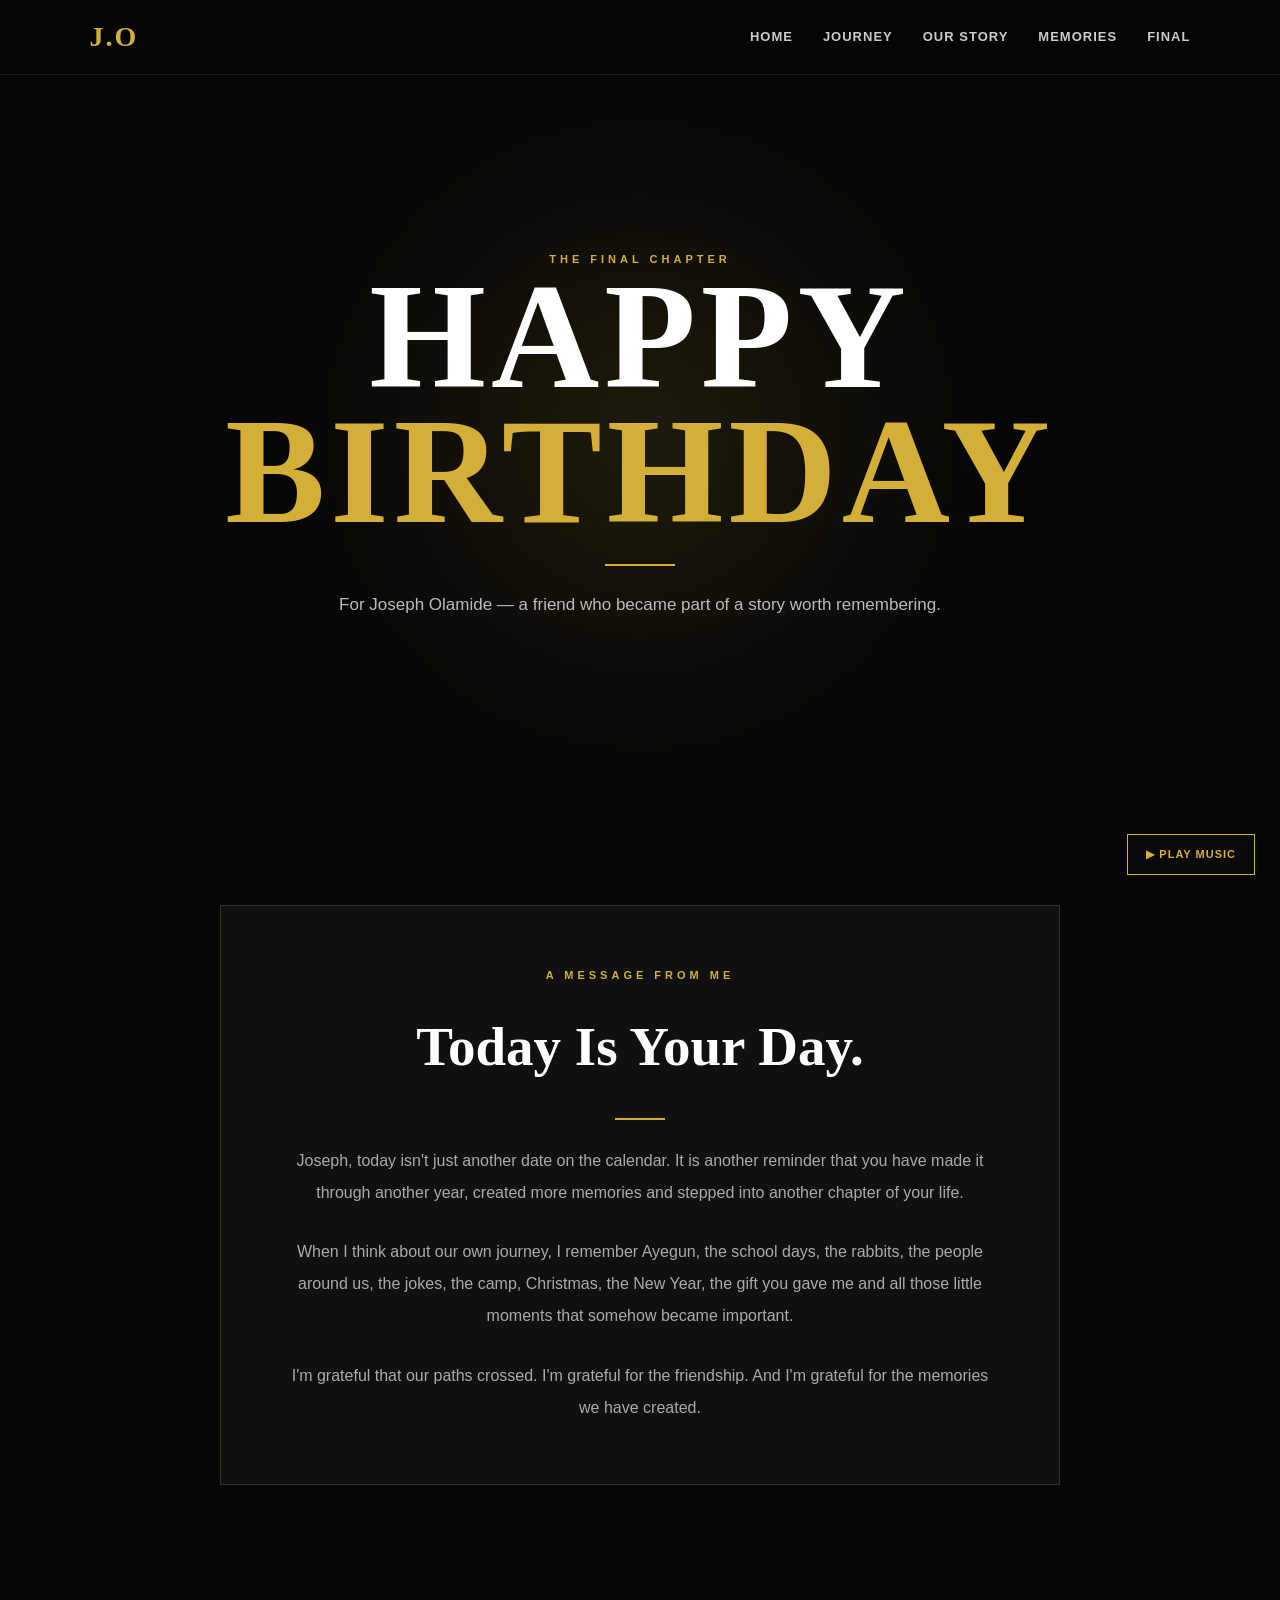
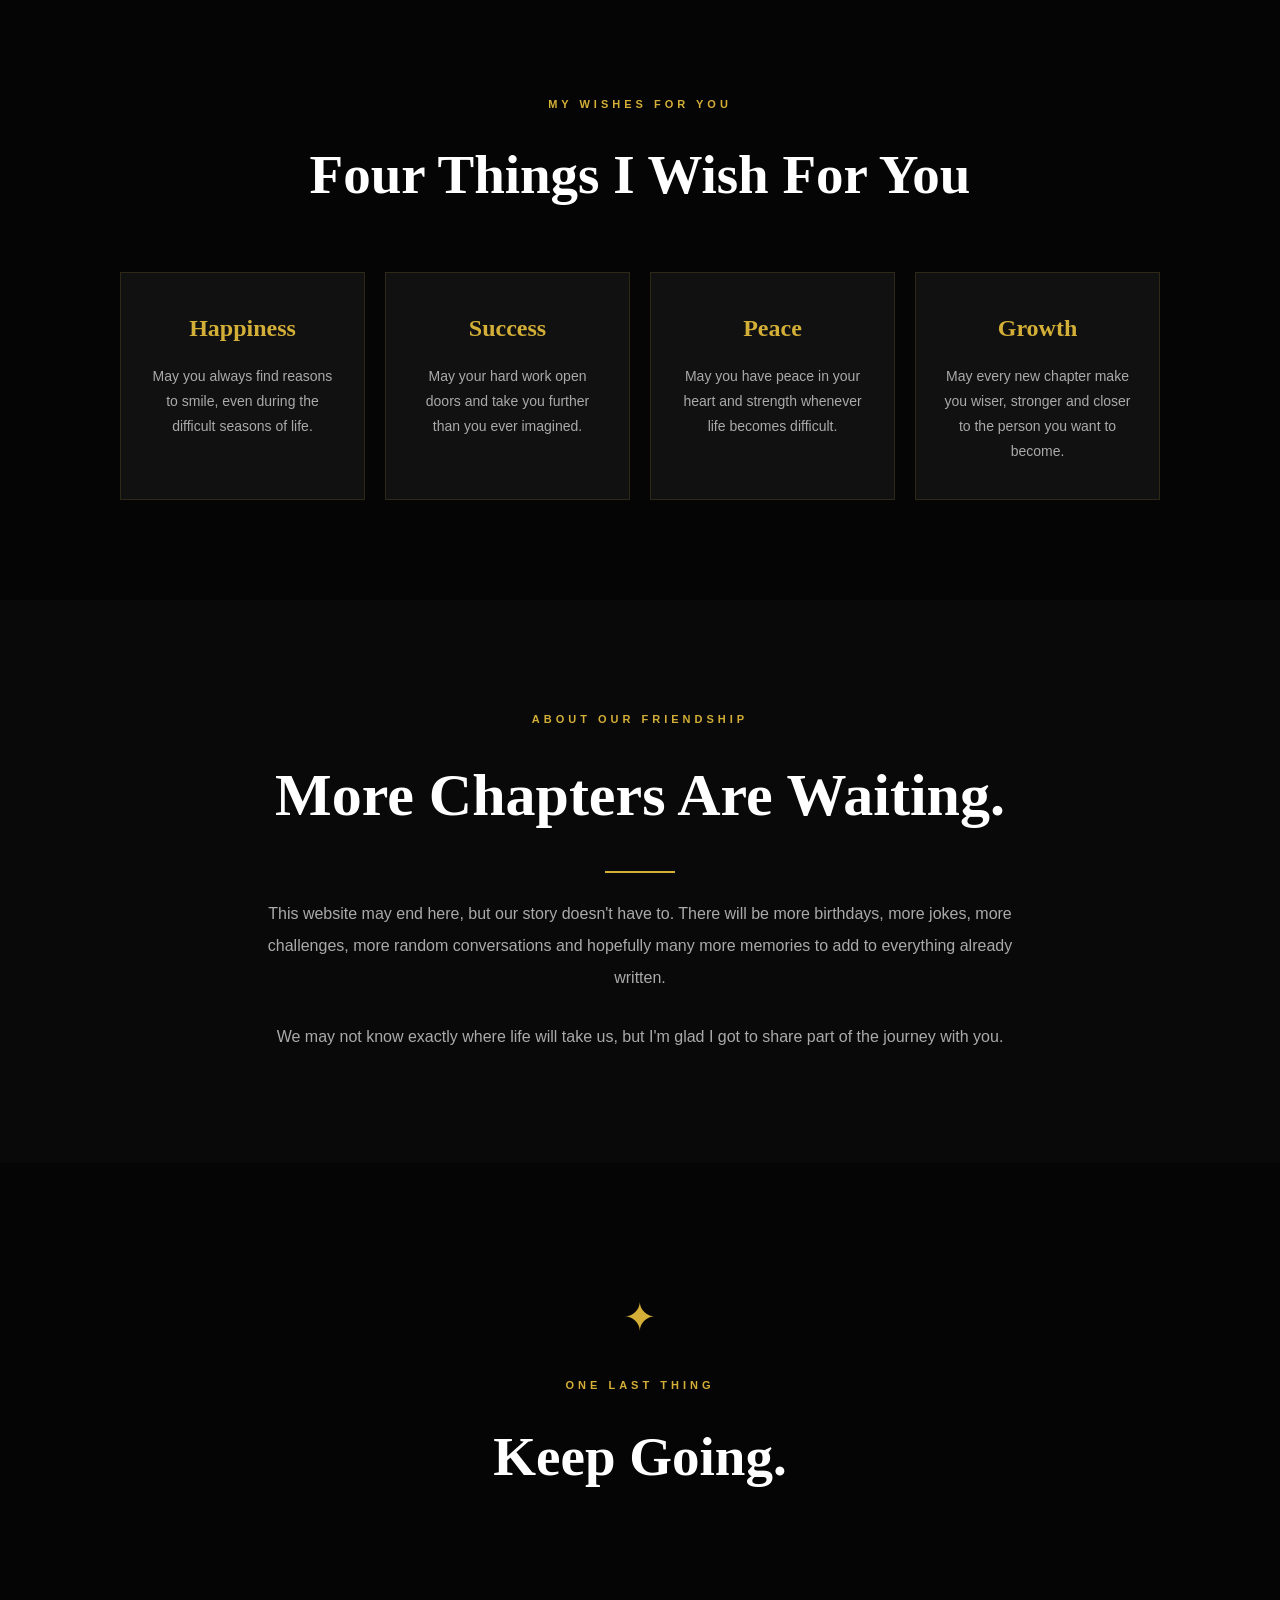
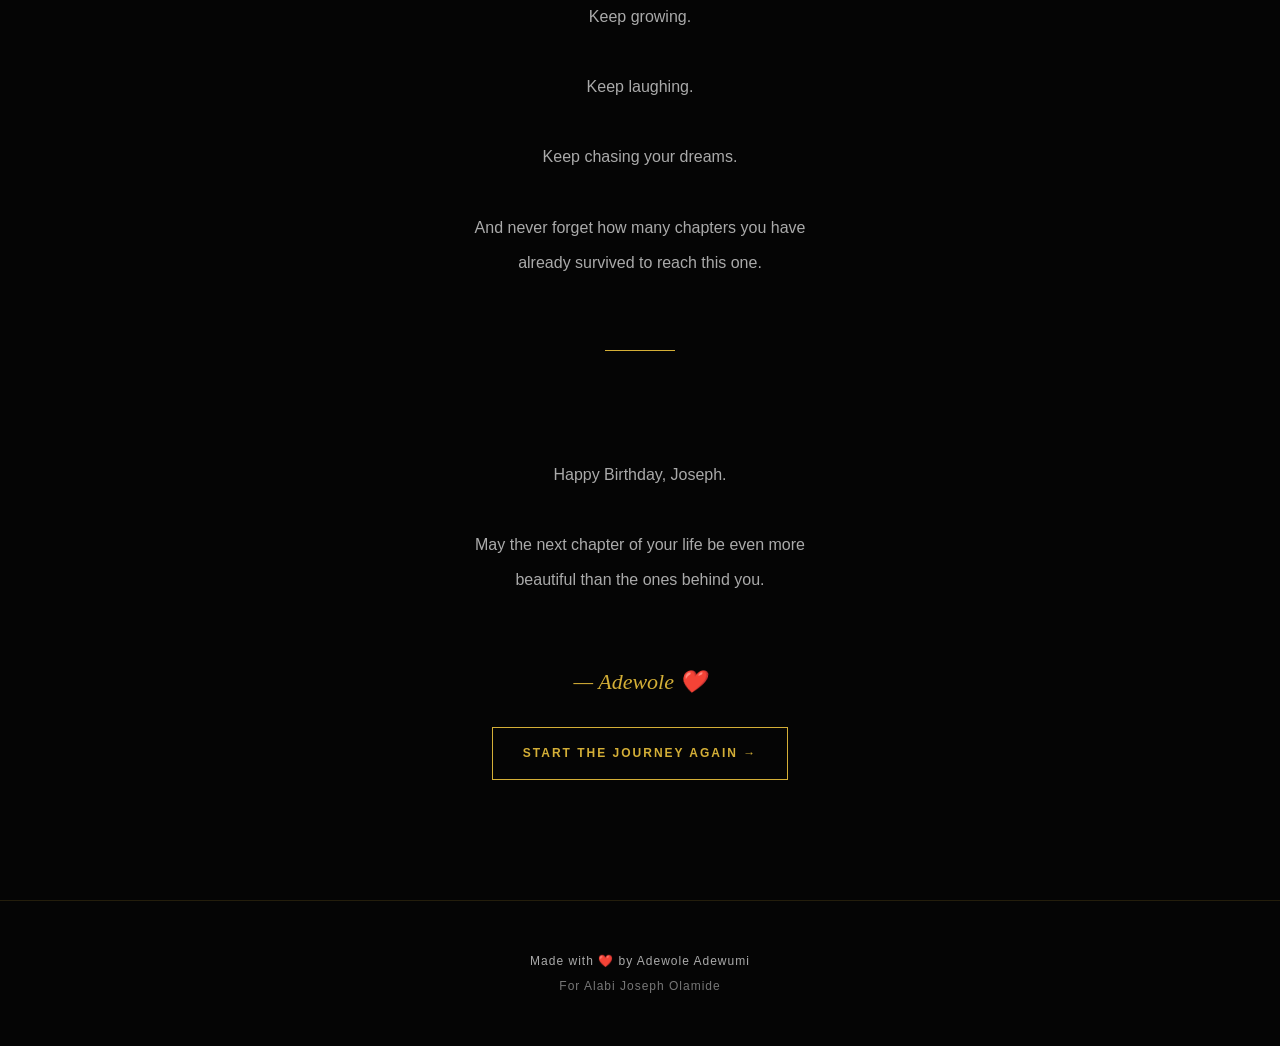
==== final.html @ ab3c99b4 "Add files via upload" ====
<!DOCTYPE html>
<html lang="en">
<head>
    <meta charset="UTF-8">
    <meta name="viewport" content="width=device-width, initial-scale=1.0">

    <title>Happy Birthday Joseph - Adewole</title>

    <link rel="stylesheet" href="style.css">
</head>

<body>

<header>
    <nav class="navbar">

        <a href="index.html" class="logo">
            J.O
        </a>

        <button
            class="menu-toggle"
            id="menuToggle"
            aria-label="Open navigation menu"
            aria-expanded="false"
        >
            <span></span>
            <span></span>
            <span></span>
        </button>

        <div class="nav-links" id="navLinks">

            <a href="index.html">Home</a>

            <a href="journey.html">Journey</a>

            <a href="story.html">Our Story</a>

            <a href="memories.html">Memories</a>

            <a href="final.html">Final</a>

        </div>

    </nav>
</header>


<!-- ============================================================
     FINAL HERO
     ============================================================ -->

<section class="final-hero">

    <div class="final-hero-content">

        <p class="final-label">
            THE FINAL CHAPTER
        </p>

        <h1>
            HAPPY<br>
            <span style="color:#d4af37;">BIRTHDAY</span>
        </h1>

        <div class="gold-line"></div>

        <p>
            For Joseph Olamide — a friend who became part
            of a story worth remembering.
        </p>

    </div>

</section>


<!-- ============================================================
     BIRTHDAY MESSAGE
     ============================================================ -->

<section class="birthday-message">

    <div class="birthday-card">

        <p class="section-label">
            A MESSAGE FROM ME
        </p>

        <h2>
            Today Is Your Day.
        </h2>

        <div class="message-line"></div>

        <p>
            Joseph, today isn't just another date on the
            calendar. It is another reminder that you have
            made it through another year, created more memories
            and stepped into another chapter of your life.
        </p>

        <br>

        <p>
            When I think about our own journey, I remember
            Ayegun, the school days, the rabbits, the people
            around us, the jokes, the camp, Christmas, the
            New Year, the gift you gave me and all those little
            moments that somehow became important.
        </p>

        <br>

        <p>
            I'm grateful that our paths crossed.
            I'm grateful for the friendship.
            And I'm grateful for the memories we have created.
        </p>

    </div>

</section>


<!-- ============================================================
     BIRTHDAY WISHES
     ============================================================ -->

<section class="wishes-section">

    <p class="section-label">
        MY WISHES FOR YOU
    </p>

    <h2 class="story-heading">
        Four Things I Wish For You
    </h2>


    <div class="wishes-grid">


        <div class="wish-card">

            <h3>
                Happiness
            </h3>

            <p>
                May you always find reasons to smile,
                even during the difficult seasons of life.
            </p>

        </div>


        <div class="wish-card">

            <h3>
                Success
            </h3>

            <p>
                May your hard work open doors and take you
                further than you ever imagined.
            </p>

        </div>


        <div class="wish-card">

            <h3>
                Peace
            </h3>

            <p>
                May you have peace in your heart and strength
                whenever life becomes difficult.
            </p>

        </div>


        <div class="wish-card">

            <h3>
                Growth
            </h3>

            <p>
                May every new chapter make you wiser,
                stronger and closer to the person you want to become.
            </p>

        </div>


    </div>

</section>


<!-- ============================================================
     FRIENDSHIP
     ============================================================ -->

<section class="friendship-section">

    <div class="friendship-content">

        <p class="section-label">
            ABOUT OUR FRIENDSHIP
        </p>

        <h2>
            More Chapters Are Waiting.
        </h2>

        <div class="gold-line"></div>

        <p>
            This website may end here, but our story doesn't
            have to. There will be more birthdays, more jokes,
            more challenges, more random conversations and
            hopefully many more memories to add to everything
            already written.
        </p>

        <br>

        <p>
            We may not know exactly where life will take us,
            but I'm glad I got to share part of the journey
            with you.
        </p>

    </div>

</section>


<!-- ============================================================
     FINAL CLOSING
     ============================================================ -->

<section class="final-closing">

    <div class="closing-symbol">
        ✦
    </div>

    <p class="section-label">
        ONE LAST THING
    </p>

    <h2 class="story-heading">
        Keep Going.
    </h2>

    <p class="story-text">

        Keep growing.

        Keep laughing.

        Keep chasing your dreams.

        And never forget how many chapters you have
        already survived to reach this one.

    </p>

    <div class="closing-line"></div>

    <p class="story-text">

        Happy Birthday, Joseph.

        May the next chapter of your life be even more
        beautiful than the ones behind you.

    </p>

    <p
        style="
        color:#d4af37;
        font-family:Georgia,serif;
        font-size:22px;
        font-style:italic;
        margin-top:30px;
        "
    >
        — Adewole ❤️

    </p>

    <br>

    <a href="index.html" class="gold-button">
        START THE JOURNEY AGAIN →
    </a>

</section>


<!-- ============================================================
     MUSIC
     ============================================================ -->

<audio id="birthdayMusic" loop>

    <source
        src="music/birthday.mp3"
        type="audio/mpeg">

</audio>


<button id="musicButton" class="music-button">

    ▶ PLAY MUSIC

</button>


<!-- ============================================================
     FOOTER
     ============================================================ -->

   <footer>

            <p>
                Made with ❤️ by Adewole Adewumi
            </p>

            <p>
                For Alabi Joseph Olamide
            </p>

        </footer>


<script src="script.js"></script>

</body>
</html>
---- style.css ----
/* ============================================================
   JOSEPH OLAMIDE BIRTHDAY WEBSITE
   COMPLETE MASTER STYLESHEET
   BLACK + GOLD PREMIUM DESIGN
   ============================================================ */


/* ============================================================
   GLOBAL RESET
   ============================================================ */

* {
    margin: 0;
    padding: 0;
    box-sizing: border-box;
}

html {
    scroll-behavior: smooth;
}

body {
    background: #050505;
    color: #ffffff;
    font-family: Arial, Helvetica, sans-serif;
    line-height: 1.7;
    overflow-x: hidden;
    animation: pageFadeIn 1s ease;
}

img {
    max-width: 100%;
}

a {
    color: inherit;
    text-decoration: none;
}

button,
input {
    font-family: inherit;
}

::selection {
    background: #d4af37;
    color: #000000;
}


/* ============================================================
   VARIABLES
   ============================================================ */

:root {
    --gold: #d4af37;
    --gold-light: #f0d77a;
    --black: #050505;
    --dark: #0b0b0b;
    --dark-2: #111111;
    --dark-3: #181818;
    --gray: #aaaaaa;
    --light-gray: #cccccc;
    --white: #ffffff;
}


/* ============================================================
   PAGE FADE
   ============================================================ */

@keyframes pageFadeIn {
    from {
        opacity: 0;
    }

    to {
        opacity: 1;
    }
}


/* ============================================================
   NAVIGATION
   ============================================================ */

header {
    position: relative;
    z-index: 1000;
}

.navbar {
    width: 100%;
    min-height: 75px;

    padding: 0 7%;

    display: flex;
    align-items: center;
    justify-content: space-between;

    background: rgba(5, 5, 5, 0.95);

    border-bottom: 1px solid rgba(212, 175, 55, 0.15);
}

.logo {
    color: var(--gold);

    font-family: Georgia, "Times New Roman", serif;

    font-size: 28px;
    font-weight: bold;

    letter-spacing: 2px;
}

.nav-links {
    display: flex;
    align-items: center;
    gap: 30px;
}

.nav-links a {
    position: relative;

    color: #cccccc;

    font-size: 13px;
    font-weight: bold;

    text-transform: uppercase;

    letter-spacing: 1px;

    transition: 0.3s ease;
}

.nav-links a::after {
    content: "";

    position: absolute;

    left: 0;
    bottom: -8px;

    width: 0;
    height: 1px;

    background: var(--gold);

    transition: 0.3s ease;
}

.nav-links a:hover {
    color: var(--gold);
}

.nav-links a:hover::after {
    width: 100%;
}


/* ============================================================
   GENERAL TEXT
   ============================================================ */

.section-label,
.small-title,
.chapter-label,
.memory-type,
.final-label,
.memory-label,
.story-label {
    color: var(--gold);

    font-size: 11px;
    font-weight: bold;

    letter-spacing: 4px;

    text-transform: uppercase;
}

.gold-line {
    width: 70px;
    height: 2px;

    margin: 25px auto;

    background: var(--gold);
}

.gold-button {
    display: inline-block;

    padding: 15px 30px;

    border: 1px solid var(--gold);

    color: var(--gold);

    font-size: 12px;
    font-weight: bold;

    letter-spacing: 2px;

    transition: 0.35s ease;
}

.gold-button:hover {
    background: var(--gold);
    color: #000000;

    transform: translateY(-3px);
}


/* ============================================================
   HOME HERO
   ============================================================ */

.hero {
    min-height: calc(100vh - 75px);

    display: flex;
    align-items: center;
    justify-content: center;

    padding: 80px 25px;

    text-align: center;

    background:
        radial-gradient(
            circle at center,
            rgba(212, 175, 55, 0.08),
            transparent 45%
        );
}

.hero-content {
    width: 100%;
    max-width: 900px;

    margin: auto;
}

.hero h1 {
    margin: 20px 0;

    font-family: Georgia, "Times New Roman", serif;

    font-size: clamp(50px, 9vw, 110px);

    line-height: 0.95;

    letter-spacing: 5px;
}

.hero h1 span {
    color: var(--gold);
}

.hero p {
    max-width: 650px;

    margin: 0 auto 35px;

    color: #bbbbbb;

    font-size: 17px;
}


/* ============================================================
   HOME MESSAGE
   ============================================================ */

.home-message {
    max-width: 900px;

    margin: 0 auto;

    padding: 100px 30px;

    text-align: center;
}

.home-message h2 {
    margin: 15px 0 25px;

    font-family: Georgia, "Times New Roman", serif;

    font-size: clamp(32px, 5vw, 55px);
}

.home-message p {
    color: var(--gray);

    line-height: 2;

    font-size: 16px;
}


/* ============================================================
   SECRET CODE SECTION
   ============================================================ */

.private-entry {
    max-width: 700px;

    margin: 0 auto;

    padding: 80px 25px 110px;

    text-align: center;
}

.private-entry h2 {
    margin: 15px 0;

    font-family: Georgia, "Times New Roman", serif;

    font-size: 35px;
}

.private-entry p {
    color: var(--gray);

    margin-bottom: 30px;
}

.secret-form {
    display: flex;

    max-width: 450px;

    margin: 0 auto;

    gap: 10px;
}

.secret-form input {
    flex: 1;

    min-width: 0;

    padding: 15px;

    background: #111111;

    border: 1px solid #333333;

    outline: none;

    color: #ffffff;

    text-align: center;

    letter-spacing: 2px;

    transition: 0.3s ease;
}

.secret-form input:focus {
    border-color: var(--gold);
}

.secret-form button {
    padding: 15px 22px;

    background: var(--gold);

    border: 1px solid var(--gold);

    color: #000000;

    font-weight: bold;

    cursor: pointer;

    transition: 0.3s ease;
}

.secret-form button:hover {
    background: transparent;

    color: var(--gold);
}

#codeMessage {
    min-height: 25px;

    margin-top: 20px;

    font-size: 13px;

    letter-spacing: 1px;
}

.success {
    color: #66dd88;
}

.error {
    color: #ff6666;
}


/* ============================================================
   PAGE HEROES
   ============================================================ */

.page-hero,
.story-hero,
.memories-hero,
.private-hero,
.final-hero {
    min-height: 65vh;

    display: flex;

    align-items: center;
    justify-content: center;

    padding: 80px 25px;

    text-align: center;
}

.page-hero {
    background:
        radial-gradient(
            circle at center,
            rgba(212, 175, 55, 0.08),
            transparent 55%
        );
}

.story-hero {
    background:
        linear-gradient(
            rgba(0, 0, 0, 0.5),
            rgba(0, 0, 0, 0.95)
        ),
        radial-gradient(
            circle at center,
            rgba(212, 175, 55, 0.12),
            transparent 55%
        );
}

.memories-hero {
    background:
        radial-gradient(
            circle at center,
            rgba(212, 175, 55, 0.10),
            transparent 55%
        );
}

.private-hero {
    min-height: 70vh;

    background:
        radial-gradient(
            circle at center,
            rgba(212, 175, 55, 0.14),
            transparent 50%
        );
}

.final-hero {
    min-height: 80vh;

    background:
        radial-gradient(
            circle at center,
            rgba(212, 175, 55, 0.12),
            transparent 50%
        );
}

.hero-content,
.story-hero-content,
.memories-hero-content,
.private-content,
.final-hero-content {
    width: 100%;
    max-width: 900px;
}

.page-hero h1,
.story-hero h1,
.memories-hero h1,
.private-hero h1 {
    margin: 15px 0;

    font-family: Georgia, "Times New Roman", serif;

    font-size: clamp(50px, 9vw, 100px);

    line-height: 1;

    letter-spacing: 5px;
}

.page-hero p:last-child,
.story-hero p:last-child,
.memories-hero p:last-child {
    max-width: 650px;

    margin: 0 auto;

    color: #bbbbbb;

    font-size: 17px;
}

.private-lock {
    font-size: 55px;

    margin-bottom: 20px;
}

.private-hero h1 span {
    color: var(--gold);
}

.access-text {
    color: var(--gold);

    font-size: 12px;
    font-weight: bold;

    letter-spacing: 4px;
}


/* ============================================================
   JOURNEY INTRO
   ============================================================ */

.journey-intro {
    max-width: 850px;

    margin: auto;

    padding: 100px 30px;

    text-align: center;
}

.journey-intro h2 {
    margin: 15px 0 25px;

    font-family: Georgia, "Times New Roman", serif;

    font-size: clamp(32px, 5vw, 55px);
}

.journey-main-text {
    color: var(--gray);

    line-height: 2;

    font-size: 16px;
}


/* ============================================================
   JOURNEY CHAPTERS
   ============================================================ */

.chapters {
    width: 100%;
    max-width: 1000px;

    margin: auto;

    padding: 30px 30px 100px;
}

.chapter-card {
    display: flex;

    gap: 35px;

    padding: 45px;

    margin-bottom: 25px;

    background: var(--dark-2);

    border: 1px solid rgba(212, 175, 55, 0.15);

    transition: 0.4s ease;
}

.chapter-card:hover {
    border-color: rgba(212, 175, 55, 0.6);

    transform: translateX(5px);
}

.chapter-number {
    min-width: 70px;

    color: var(--gold);

    font-family: Georgia, "Times New Roman", serif;

    font-size: 35px;

    font-weight: bold;
}

.chapter-content h3 {
    margin: 8px 0 15px;

    font-family: Georgia, "Times New Roman", serif;

    font-size: 30px;
}

.chapter-content p:last-child {
    color: var(--gray);

    line-height: 1.9;
}

.final-chapter {
    border-color: rgba(212, 175, 55, 0.4);
}


/* ============================================================
   JOURNEY NEXT
   ============================================================ */

.journey-next,
.memories-next {
    padding: 110px 25px;

    text-align: center;

    background: #090909;
}

.journey-next h2,
.memories-next h2 {
    margin: 15px 0 25px;

    font-family: Georgia, "Times New Roman", serif;

    font-size: clamp(35px, 5vw, 55px);
}

.journey-next p:not(.section-label),
.memories-next p:not(.section-label) {
    max-width: 600px;

    margin: 0 auto 30px;

    color: var(--gray);
}


/* ============================================================
   STORY
   ============================================================ */

.story-section {
    max-width: 900px;

    margin: auto;

    padding: 100px 30px;

    text-align: center;
}

.story-heading {
    margin: 15px 0 30px;

    font-family: Georgia, "Times New Roman", serif;

    font-size: clamp(32px, 5vw, 55px);
}

.story-text {
    color: var(--gray);

    line-height: 2;

    margin-bottom: 25px;
}

.story-dark-section {
    max-width: none;

    background: #0a0a0a;
}

.story-dark-section .story-text {
    max-width: 850px;

    margin-left: auto;
    margin-right: auto;
}


/* ============================================================
   STORY HIGHLIGHTS
   ============================================================ */

.story-highlight {
    max-width: 1000px;

    margin: 70px auto;

    padding: 60px 50px;

    display: flex;

    gap: 40px;

    background: #111111;

    border-left: 3px solid var(--gold);
}

.highlight-number {
    color: var(--gold);

    font-family: Georgia, "Times New Roman", serif;

    font-size: 55px;

    font-weight: bold;
}

.highlight-content {
    flex: 1;
}

.highlight-content h2 {
    margin: 10px 0 20px;

    font-family: Georgia, "Times New Roman", serif;

    font-size: 40px;
}

.highlight-content p {
    color: var(--gray);

    line-height: 1.9;

    margin-bottom: 20px;
}


/* ============================================================
   PEOPLE
   ============================================================ */

.people-section {
    max-width: 1100px;

    margin: auto;

    padding: 100px 30px;

    text-align: center;
}

.people-section > .story-text {
    max-width: 750px;

    margin-left: auto;
    margin-right: auto;
}

.people-grid {
    display: grid;

    grid-template-columns: repeat(3, 1fr);

    gap: 20px;

    margin-top: 50px;
}

.person-card {
    padding: 30px 20px;

    background: #111111;

    border: 1px solid rgba(212, 175, 55, 0.15);

    transition: 0.3s ease;
}

.person-card:hover {
    border-color: var(--gold);

    transform: translateY(-5px);
}

.person-card h3 {
    margin-bottom: 10px;

    font-family: Georgia, "Times New Roman", serif;

    font-size: 20px;
}

.person-card p {
    color: var(--gray);

    font-size: 14px;
}


/* ============================================================
   GRADUATION
   ============================================================ */

.graduation-section {
    max-width: 900px;

    margin: auto;

    padding: 100px 30px;

    text-align: center;
}


/* ============================================================
   STORY ENDING
   ============================================================ */

.story-ending {
    max-width: 850px;

    margin: auto;

    padding: 110px 30px;

    text-align: center;
}

.story-ending h2 {
    margin: 15px 0 25px;

    font-family: Georgia, "Times New Roman", serif;

    font-size: clamp(35px, 6vw, 60px);
}

.story-ending p:not(.section-label) {
    color: var(--gray);

    line-height: 2;

    margin-bottom: 25px;
}


/* ============================================================
   MEMORIES INTRO
   ============================================================ */

.memories-intro {
    max-width: 850px;

    margin: auto;

    padding: 100px 30px;

    text-align: center;
}

.memories-intro h2 {
    margin: 15px 0 25px;

    font-family: Georgia, "Times New Roman", serif;

    font-size: clamp(32px, 5vw, 55px);
}

.memories-intro > p:last-child {
    color: var(--gray);

    line-height: 2;
}


/* ============================================================
   PHOTO MEMORIES GALLERY
   ============================================================ */

.photo-gallery {
    width: 100%;
    max-width: 1200px;

    margin: 0 auto;

    padding: 30px 30px 110px;

    text-align: center;
}

.gallery-heading {
    max-width: 750px;

    margin: 0 auto 60px;
}

.gallery-heading h2 {
    margin: 15px 0 20px;

    font-family: Georgia, "Times New Roman", serif;

    font-size: 42px;
}

.gallery-heading p:last-child {
    color: var(--gray);

    line-height: 1.8;
}


/* ============================================================
   PHOTO GRID
   ============================================================ */

.gallery-grid {
    display: grid;

    grid-template-columns: repeat(3, 1fr);

    gap: 25px;
}


/* ============================================================
   PHOTO CARD
   ============================================================ */

.photo-card {
    position: relative;

    overflow: hidden;

    height: 420px;

    display: flex;

    align-items: center;
    justify-content: center;

    background: #111111;

    border: 1px solid rgba(212, 175, 55, 0.2);

    transition: 0.4s ease;
}

.photo-card:hover {
    transform: translateY(-8px);

    border-color: var(--gold);

    box-shadow:
        0 20px 50px rgba(0, 0, 0, 0.6);
}


/* ============================================================
   CENTERED IMAGE
   ============================================================ */

.photo-card img {
    width: 100%;
    height: 100%;

    display: block;

    object-fit: contain;

    object-position: center center;

    transition: transform 0.6s ease;
}

.photo-card:hover img {
    transform: scale(1.04);
}


/* ============================================================
   PHOTO GRADIENT
   ============================================================ */

.photo-card::after {
    content: "";

    position: absolute;

    inset: 0;

    background:
        linear-gradient(
            to top,
            rgba(0, 0, 0, 0.95),
            rgba(0, 0, 0, 0.05) 65%
        );

    pointer-events: none;
}


/* ============================================================
   PHOTO CAPTION
   ============================================================ */

.photo-caption {
    position: absolute;

    left: 25px;
    right: 25px;
    bottom: 25px;

    z-index: 2;

    text-align: center;
}

.photo-caption span {
    color: var(--gold);

    font-size: 11px;

    letter-spacing: 3px;

    font-weight: bold;
}

.photo-caption h3 {
    margin: 8px 0;

    font-family: Georgia, "Times New Roman", serif;

    font-size: 25px;
}

.photo-caption p {
    margin: 0;

    color: #cccccc;

    font-size: 14px;

    line-height: 1.6;
}


/* ============================================================
   MEMORY TIMELINE
   ============================================================ */

.memory-timeline {
    width: 100%;
    max-width: 1000px;

    margin: auto;

    padding: 20px 30px 100px;
}

.memory-item {
    display: grid;

    grid-template-columns: 140px 1fr;

    gap: 35px;

    margin-bottom: 45px;
}

.memory-date {
    padding-top: 15px;

    color: var(--gold);

    font-size: 12px;
    font-weight: bold;

    letter-spacing: 2px;

    text-align: center;
}

.memory-date span {
    display: block;

    margin-bottom: 5px;

    font-family: Georgia, "Times New Roman", serif;

    font-size: 42px;

    letter-spacing: 0;
}

.memory-card {
    padding: 40px;

    background: #111111;

    border: 1px solid rgba(212, 175, 55, 0.15);

    transition: 0.3s ease;
}

.memory-card:hover {
    border-color: rgba(212, 175, 55, 0.55);
}

.memory-card h2 {
    margin: 10px 0 20px;

    font-family: Georgia, "Times New Roman", serif;

    font-size: 35px;
}

.memory-card p:not(.memory-type) {
    color: var(--gray);

    line-height: 1.9;

    margin-bottom: 20px;
}

.memory-tag {
    display: inline-block;

    padding: 7px 12px;

    border: 1px solid rgba(212, 175, 55, 0.4);

    color: var(--gold);

    font-size: 10px;

    letter-spacing: 2px;
}


/* ============================================================
   MEMORY QUOTE
   ============================================================ */

.memory-quote {
    max-width: 850px;

    margin: auto;

    padding: 100px 30px;

    text-align: center;
}

.quote-mark {
    color: var(--gold);

    font-family: Georgia, "Times New Roman", serif;

    font-size: 100px;

    line-height: 0.7;
}

.memory-quote p {
    margin: 30px 0;

    color: #dddddd;

    font-family: Georgia, "Times New Roman", serif;

    font-size: 25px;

    font-style: italic;

    line-height: 1.8;
}

.quote-line {
    width: 50px;
    height: 1px;

    margin: 25px auto;

    background: var(--gold);
}

.memory-quote span {
    color: var(--gold);

    font-size: 11px;

    letter-spacing: 3px;
}


/* ============================================================
   FINAL PAGE
   ============================================================ */

.final-hero-content h1 {
    font-family: Georgia, "Times New Roman", serif;

    font-size: clamp(65px, 12vw, 150px);

    line-height: 0.9;

    letter-spacing: 5px;
}

.final-hero-content h1 span {
    color: var(--gold);
}

.final-hero-content > p:last-child {
    max-width: 650px;

    margin: 0 auto;

    color: #bbbbbb;

    font-size: 17px;
}


/* ============================================================
   BIRTHDAY MESSAGE
   ============================================================ */

.birthday-message {
    max-width: 900px;

    margin: auto;

    padding: 110px 30px;
}

.birthday-card {
    padding: 60px;

    background: #101010;

    border: 1px solid rgba(212, 175, 55, 0.2);

    text-align: center;
}

.birthday-card h2 {
    margin: 15px 0 25px;

    font-family: Georgia, "Times New Roman", serif;

    font-size: clamp(35px, 5vw, 55px);
}

.birthday-card p:not(.section-label) {
    color: var(--gray);

    line-height: 2;
}

.message-line {
    width: 50px;
    height: 2px;

    margin: 25px auto;

    background: var(--gold);
}


/* ============================================================
   WISHES
   ============================================================ */

.wishes-section {
    max-width: 1100px;

    margin: auto;

    padding: 100px 30px;

    text-align: center;
}

.wishes-grid {
    display: grid;

    grid-template-columns: repeat(4, 1fr);

    gap: 20px;

    margin-top: 50px;
}

.wish-card {
    padding: 35px 25px;

    background: #111111;

    border: 1px solid rgba(212, 175, 55, 0.15);

    transition: 0.3s ease;
}

.wish-card:hover {
    transform: translateY(-7px);

    border-color: var(--gold);
}

.wish-card h3 {
    margin-bottom: 15px;

    color: var(--gold);

    font-family: Georgia, "Times New Roman", serif;

    font-size: 24px;
}

.wish-card p {
    color: var(--gray);

    font-size: 14px;

    line-height: 1.8;
}


/* ============================================================
   FRIENDSHIP SECTION
   ============================================================ */

.friendship-section {
    padding: 110px 30px;

    background: #090909;

    text-align: center;
}

.friendship-content {
    max-width: 800px;

    margin: auto;
}

.friendship-content h2 {
    margin: 15px 0 25px;

    font-family: Georgia, "Times New Roman", serif;

    font-size: clamp(35px, 5vw, 60px);
}

.friendship-content p:not(.section-label) {
    color: var(--gray);

    line-height: 2;
}


/* ============================================================
   FINAL CLOSING
   ============================================================ */

.final-closing {
    max-width: 850px;

    margin: auto;

    padding: 120px 30px;

    text-align: center;
}

.closing-symbol {
    margin-bottom: 25px;

    color: var(--gold);

    font-size: 40px;
}

.final-closing h2 {
    margin: 15px 0 25px;
}

.closing-line {
    width: 70px;
    height: 1px;

    margin: 35px auto;

    background: var(--gold);
}

.final-closing .story-text {
    white-space: pre-line;

    color: var(--gray);

    line-height: 2.2;
}


/* ============================================================
   PRIVATE / SECRET PAGE
   ============================================================ */

.private-message {
    max-width: 950px;

    margin: auto;

    padding: 100px 30px;
}

.private-card {
    padding: 65px;

    background: #101010;

    border: 1px solid rgba(212, 175, 55, 0.25);

    text-align: center;
}

.private-card h2 {
    margin: 15px 0 25px;

    font-family: Georgia, "Times New Roman", serif;

    font-size: clamp(35px, 5vw, 55px);
}

.private-card h2 span {
    color: var(--gold);
}

.private-divider {
    width: 50px;
    height: 1px;

    margin: 35px auto;

    background: var(--gold);
}

.private-card .message {
    max-width: 750px;

    margin: 0 auto 25px;

    color: var(--gray);

    line-height: 2;

    font-size: 16px;
}

.signature {
    color: var(--gold);

    font-family: Georgia, "Times New Roman", serif;

    font-size: 24px;

    font-style: italic;
}

.private-bottom {
    padding: 100px 30px;

    text-align: center;

    background: #090909;
}

.private-bottom h2 {
    margin: 15px 0 25px;

    font-family: Georgia, "Times New Roman", serif;

    font-size: clamp(35px, 5vw, 55px);
}

.private-bottom p:not(.section-label) {
    max-width: 650px;

    margin: 0 auto 30px;

    color: var(--gray);
}


/* ============================================================
   MUSIC BUTTON
   ============================================================ */

.music-button {
    position: fixed;

    right: 25px;
    bottom: 25px;

    z-index: 999;

    padding: 13px 18px;

    background: rgba(10, 10, 10, 0.95);

    border: 1px solid var(--gold);

    color: var(--gold);

    font-size: 11px;
    font-weight: bold;

    letter-spacing: 1px;

    cursor: pointer;

    transition: 0.3s ease;
}

.music-button:hover {
    background: var(--gold);

    color: #000000;

    transform: translateY(-3px);
}


/* ============================================================
   SCROLL REVEAL
   ============================================================ */

.scroll-hidden {
    opacity: 0;

    transform: translateY(35px);

    transition:
        opacity 0.8s ease,
        transform 0.8s ease;
}

.scroll-show {
    opacity: 1;

    transform: translateY(0);
}


/* ============================================================
   FOOTER
   ============================================================ */

footer {
    padding: 45px 20px;

    border-top: 1px solid rgba(212, 175, 55, 0.15);

    background: #050505;

    text-align: center;
}

footer p {
    margin: 5px 0;

    color: #777777;

    font-size: 12px;

    letter-spacing: 1px;
}

footer p:first-child {
    color: #aaaaaa;
}


/* ============================================================
   TABLET
   ============================================================ */

@media (max-width: 1000px) {

    .people-grid {
        grid-template-columns: repeat(2, 1fr);
    }

    .wishes-grid {
        grid-template-columns: repeat(2, 1fr);
    }

    .gallery-grid {
        grid-template-columns: repeat(2, 1fr);
    }

}


/* ============================================================
   MOBILE
   ============================================================ */

@media (max-width: 700px) {

    .navbar {
        min-height: auto;

        padding: 20px;

        flex-direction: column;

        gap: 20px;
    }

    .nav-links {
        width: 100%;

        justify-content: center;

        flex-wrap: wrap;

        gap: 15px 20px;
    }

    .nav-links a {
        font-size: 11px;
    }


    /* HERO */

    .hero,
    .page-hero,
    .story-hero,
    .memories-hero,
    .private-hero,
    .final-hero {
        min-height: 65vh;

        padding: 70px 20px;
    }

    .hero h1,
    .page-hero h1,
    .story-hero h1,
    .memories-hero h1,
    .private-hero h1 {
        font-size: 48px;

        letter-spacing: 2px;
    }

    .final-hero-content h1 {
        font-size: 65px;

        letter-spacing: 2px;
    }


    /* GENERAL */

    .home-message,
    .journey-intro,
    .story-section,
    .people-section,
    .graduation-section,
    .memories-intro,
    .birthday-message,
    .wishes-section {
        padding: 75px 20px;
    }


    /* SECRET FORM */

    .secret-form {
        flex-direction: column;
    }

    .secret-form input,
    .secret-form button {
        width: 100%;
    }


    /* JOURNEY */

    .chapters {
        padding: 20px 20px 75px;
    }

    .chapter-card {
        flex-direction: column;

        gap: 15px;

        padding: 30px 25px;
    }

    .chapter-number {
        min-width: auto;

        font-size: 30px;
    }


    /* STORY */

    .story-highlight {
        margin: 40px 20px;

        padding: 35px 25px;

        flex-direction: column;

        gap: 15px;
    }

    .highlight-number {
        font-size: 40px;
    }

    .highlight-content h2 {
        font-size: 32px;
    }

    .people-grid {
        grid-template-columns: 1fr;
    }


    /* PHOTOS */

    .photo-gallery {
        padding: 20px 20px 80px;
    }

    .gallery-heading h2 {
        font-size: 32px;
    }

    .gallery-grid {
        grid-template-columns: 1fr;

        gap: 20px;
    }

    .photo-card {
        height: 380px;
    }

    .photo-card img {
        width: 100%;
        height: 100%;

        object-fit: contain;

        object-position: center center;
    }

    .photo-caption {
        left: 20px;
        right: 20px;
        bottom: 20px;
    }


    /* TIMELINE */

    .memory-timeline {
        padding: 20px 20px 75px;
    }

    .memory-item {
        grid-template-columns: 1fr;

        gap: 10px;
    }

    .memory-date {
        text-align: left;

        padding-left: 5px;
    }

    .memory-date span {
        display: inline;

        margin-right: 8px;

        font-size: 30px;
    }

    .memory-card {
        padding: 30px 25px;
    }

    .memory-card h2 {
        font-size: 30px;
    }


    /* QUOTE */

    .memory-quote {
        padding: 75px 25px;
    }

    .memory-quote p {
        font-size: 20px;
    }


    /* FINAL */

    .birthday-card {
        padding: 40px 25px;
    }

    .wishes-grid {
        grid-template-columns: 1fr;
    }

    .friendship-section,
    .final-closing,
    .private-message,
    .private-bottom {
        padding: 80px 20px;
    }

    .private-card {
        padding: 40px 25px;
    }


    /* MUSIC */

    .music-button {
        right: 15px;
        bottom: 15px;

        padding: 11px 14px;

        font-size: 10px;
    }

}


/* ============================================================
   SMALL PHONES
   ============================================================ */

@media (max-width: 400px) {

    .nav-links {
        gap: 12px;
    }

    .nav-links a {
        font-size: 10px;
    }

    .hero h1,
    .page-hero h1,
    .story-hero h1,
    .memories-hero h1,
    .private-hero h1 {
        font-size: 40px;
    }

    .final-hero-content h1 {
        font-size: 52px;
    }

    .photo-card {
        height: 340px;
    }

}


/* ============================================================
   ACCESSIBILITY
   ============================================================ */

@media (prefers-reduced-motion: reduce) {

    html {
        scroll-behavior: auto;
    }

    *,
    *::before,
    *::after {
        animation-duration: 0.01ms !important;

        animation-iteration-count: 1 !important;

        transition-duration: 0.01ms !important;

        scroll-behavior: auto !important;
    }

}
/* ============================================================
   MOBILE HAMBURGER MENU
   ============================================================ */

.menu-toggle {
    display: none;

    width: 42px;
    height: 42px;

    padding: 8px;

    background: transparent;

    border: 1px solid rgba(212, 175, 55, 0.35);

    cursor: pointer;

    flex-direction: column;

    align-items: center;
    justify-content: center;

    gap: 5px;
}

.menu-toggle span {
    display: block;

    width: 22px;
    height: 2px;

    background: #d4af37;

    transition: 0.3s ease;
}


/* ============================================================
   MOBILE NAVIGATION
   ============================================================ */

@media (max-width: 700px) {

    .navbar {
        position: relative;

        min-height: 70px;

        padding: 15px 20px;

        flex-direction: row;

        justify-content: space-between;

        gap: 0;
    }

    .menu-toggle {
        display: flex;
    }

    .nav-links {
        position: absolute;

        top: 70px;
        left: 0;

        width: 100%;

        padding: 0;

        display: flex;

        flex-direction: column;

        align-items: center;

        gap: 0;

        background: rgba(5, 5, 5, 0.98);

        border-bottom: 1px solid rgba(212, 175, 55, 0.2);

        max-height: 0;

        overflow: hidden;

        opacity: 0;

        transition:
            max-height 0.4s ease,
            opacity 0.3s ease,
            padding 0.4s ease;
    }

    .nav-links.active {
        max-height: 350px;

        padding: 15px 0 20px;

        opacity: 1;
    }

    .nav-links a {
        width: 100%;

        padding: 13px 20px;

        text-align: center;

        font-size: 12px;
    }

    .nav-links a::after {
        display: none;
    }

    .nav-links a:hover {
        background: rgba(212, 175, 55, 0.08);
    }


    /* HAMBURGER → X */

    .menu-toggle.active span:nth-child(1) {
        transform: translateY(7px) rotate(45deg);
    }

    .menu-toggle.active span:nth-child(2) {
        opacity: 0;
    }

    .menu-toggle.active span:nth-child(3) {
        transform: translateY(-7px) rotate(-45deg);
    }

}
/* ============================================================
   PRIVATE CHAPTER — CENTERED HOME SECTION
   ============================================================ */

.secret-entry {
    width: 100%;
    max-width: 800px;
    margin: 80px auto;
    padding: 60px 30px;

    display: flex;
    flex-direction: column;
    align-items: center;
    justify-content: center;

    text-align: center;
}

/* LOCK ICON */

.secret-entry .lock-icon {
    margin: 0 auto 20px;
    font-size: 45px;
    text-align: center;
}

/* SMALL TITLE */

.secret-entry .section-label {
    width: 100%;
    text-align: center;
    margin-bottom: 15px;
}

/* MAIN PRIVATE CHAPTER TITLE */

.secret-entry h2 {
    width: 100%;
    margin: 0 auto 15px;

    text-align: center;

    font-family: Georgia, serif;
    color: #d4af37;
}

/* DESCRIPTION */

.secret-entry p {
    width: 100%;
    max-width: 650px;
    margin: 0 auto 30px;

    text-align: center;
    line-height: 1.8;
}

/* CODE INPUT */

.secret-entry input {
    display: block;

    width: 100%;
    max-width: 350px;

    margin: 0 auto 15px;

    padding: 15px 20px;

    text-align: center;

    background: #111111;
    color: #ffffff;

    border: 1px solid rgba(212, 175, 55, 0.4);

    outline: none;

    font-size: 14px;
    letter-spacing: 2px;
}

/* INPUT FOCUS */

.secret-entry input:focus {
    border-color: #d4af37;
}

/* UNLOCK BUTTON */

.secret-entry button {
    display: block;

    margin: 0 auto;

    padding: 14px 30px;

    background: transparent;
    color: #d4af37;

    border: 1px solid #d4af37;

    cursor: pointer;

    font-size: 12px;
    letter-spacing: 2px;

    transition: 0.3s ease;
}

.secret-entry button:hover {
    background: #d4af37;
    color: #050505;
}

/* CODE MESSAGE */

#codeMessage {
    width: 100%;
    min-height: 25px;

    margin-top: 20px;

    text-align: center;

    font-size: 13px;
    letter-spacing: 1px;
}

#codeMessage.success {
    color: #d4af37;
}

#codeMessage.error {
    color: #ff6b6b;
}


/* ============================================================
   MOBILE
   ============================================================ */

@media (max-width: 700px) {

    .secret-entry {
        width: 100%;
        margin: 60px auto;
        padding: 50px 20px;
    }

    .secret-entry h2 {
        font-size: 25px;
    }

    .secret-entry p {
        font-size: 14px;
    }

    .secret-entry input {
        max-width: 100%;
    }
}
/* ============================================================
   MEMORY VIDEOS
   ============================================================ */

.video-card {
    display: flex;
    flex-direction: column;
    justify-content: flex-start;
}

.video-wrapper {
    width: 100%;
    height: 420px;
    background: #111111;
    overflow: hidden;
}

.video-wrapper iframe {
    width: 100%;
    height: 100%;
    display: block;
    border: none;
}


/* VIDEO CAPTION */

.video-card .photo-caption {
    position: relative;
    opacity: 1;
    transform: none;

    width: 100%;
    padding: 20px;

    background: #111111;

    text-align: center;
}


/* MOBILE */

@media (max-width: 700px) {

    .video-wrapper {
        height: 300px;
    }

}
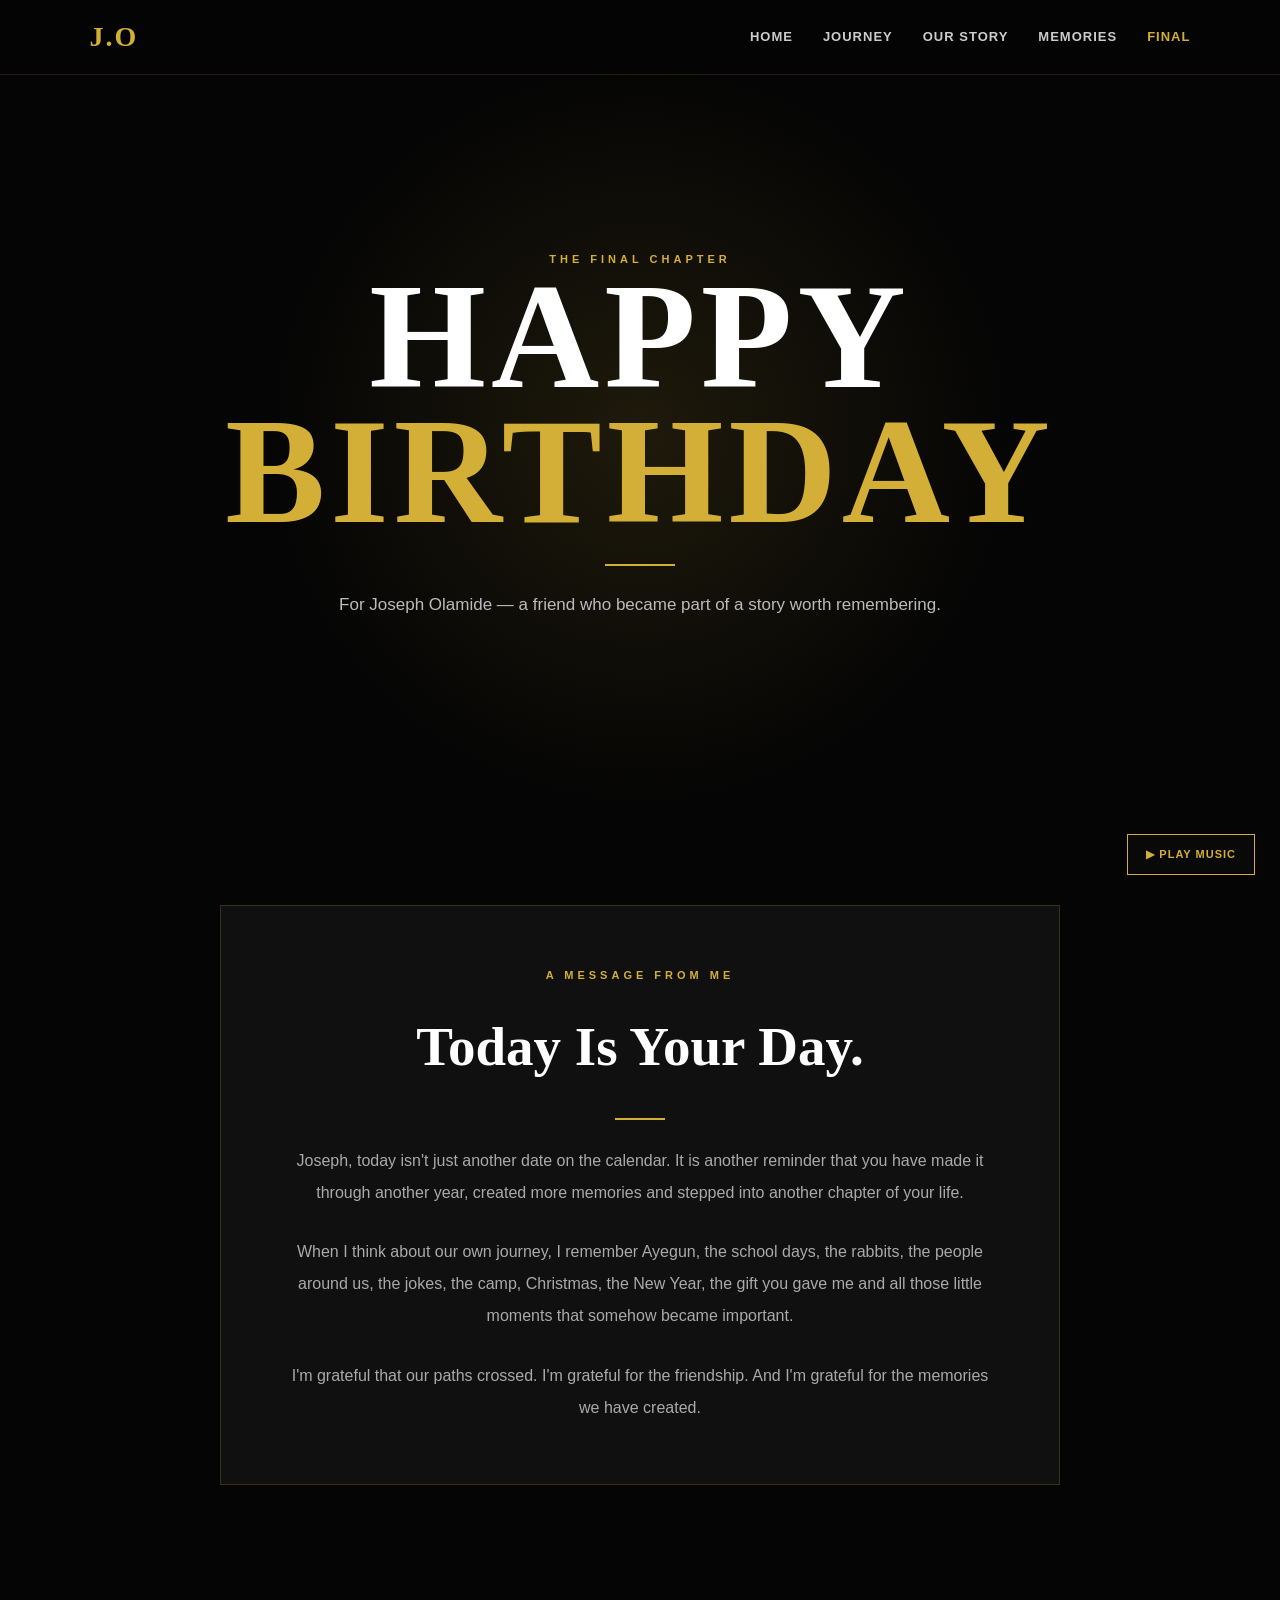
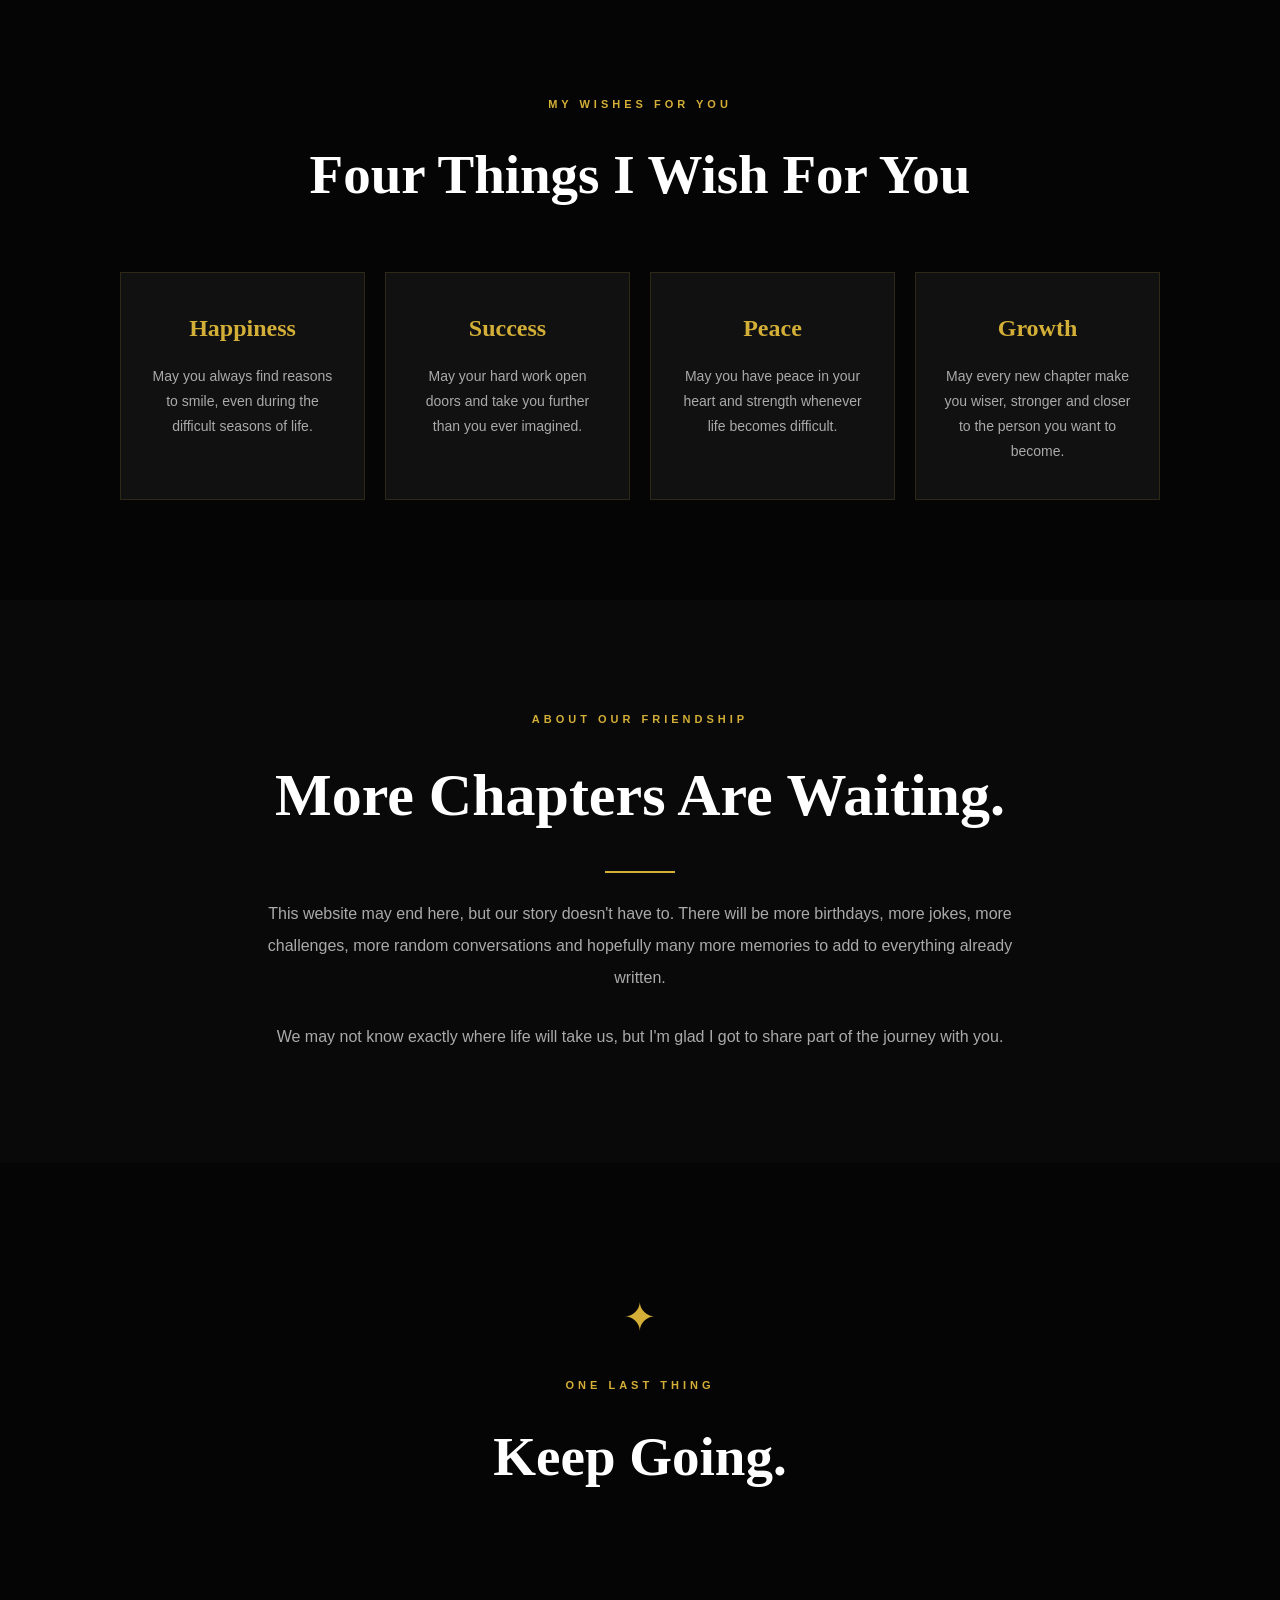
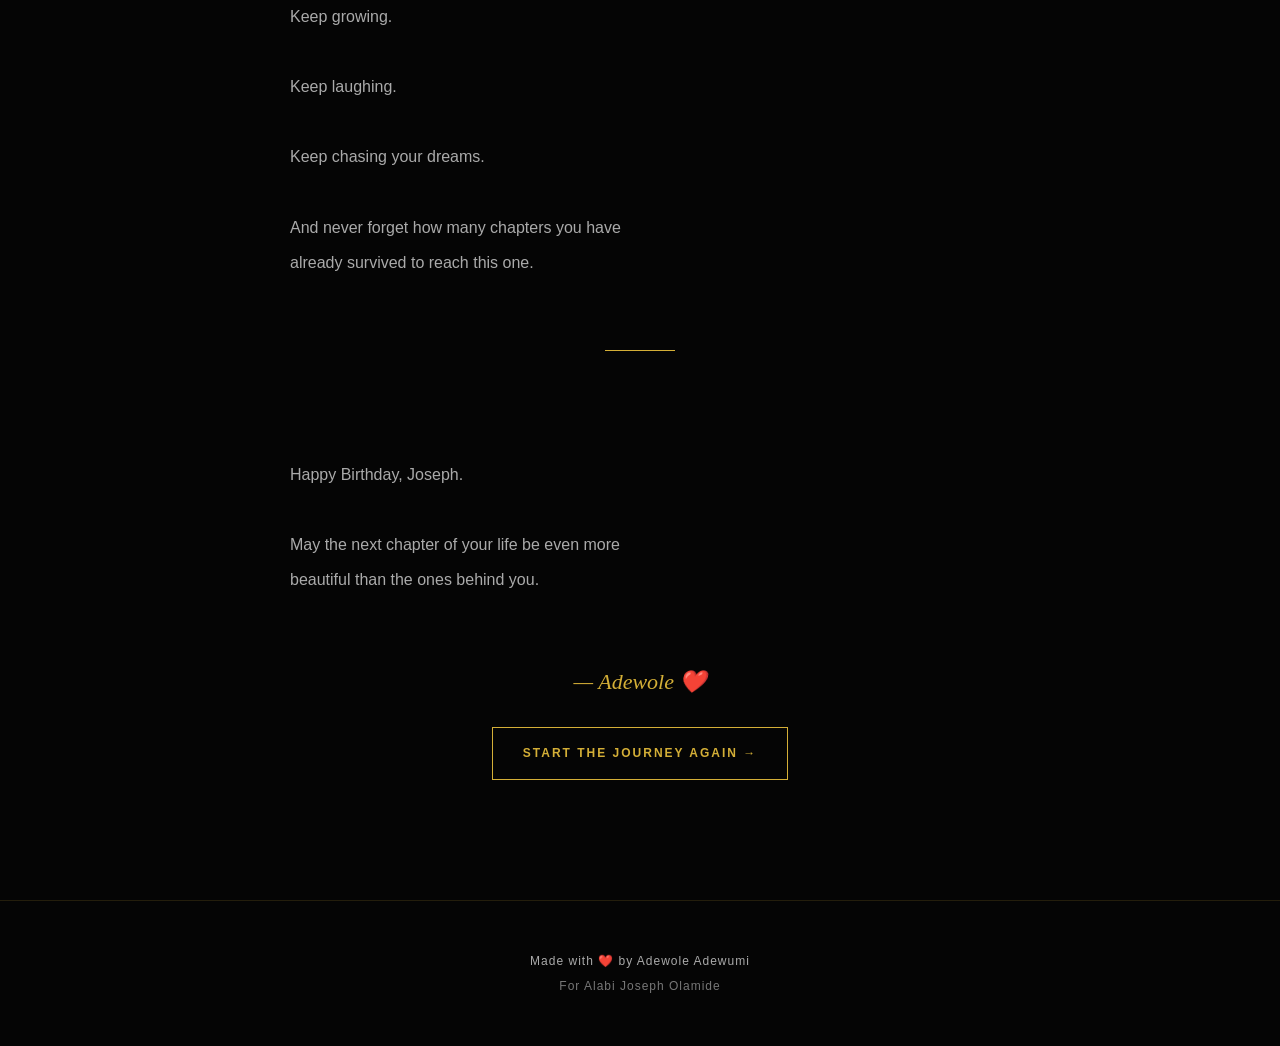
==== commit a5cb5728: "Improve Joseph birthday site navigation, accessibility and indexing" ====
--- a/final.html
+++ b/final.html
@@ -4,7 +4,10 @@
     <meta charset="UTF-8">
     <meta name="viewport" content="width=device-width, initial-scale=1.0">
 
-    <title>Happy Birthday Joseph - Adewole</title>
+    <title>Happy Birthday Joseph - Adewole</title>
+    <meta name="description" content="Birthday wishes and a heartfelt final message for Joseph Olamide.">
+    <link rel="canonical" href="https://ola-jose-bd.onrender.com/final.html">
+    <meta name="theme-color" content="#050505">
 
     <link rel="stylesheet" href="style.css">
 </head>
@@ -21,7 +24,8 @@
         <button
             class="menu-toggle"
             id="menuToggle"
-            aria-label="Open navigation menu"
+            aria-label="Open navigation menu"
+            aria-controls="navLinks"
             aria-expanded="false"
         >
             <span></span>
@@ -39,7 +43,7 @@
 
             <a href="memories.html">Memories</a>
 
-            <a href="final.html">Final</a>
+            <a href="final.html" aria-current="page">Final</a>
 
         </div>
 
@@ -310,22 +314,13 @@
      MUSIC
      ============================================================ -->
 
-<audio id="birthdayMusic" loop>
-
-    <source
-        src="music/birthday.mp3"
-        type="audio/mpeg">
-
+<audio id="birthdayMusic" loop preload="none">
+    <source src="music/birthday.mp3" type="audio/mpeg">
 </audio>
 
-
 <button id="musicButton" class="music-button">
-
     ▶ PLAY MUSIC
-
 </button>
-
-
 <!-- ============================================================
      FOOTER
      ============================================================ -->
@@ -346,4 +341,4 @@
 <script src="script.js"></script>
 
 </body>
-</html>+</html>
--- a/style.css
+++ b/style.css
@@ -2288,3 +2288,169 @@
     }
 
 }
+/* ============================================================
+   THE STORY YOU HAVE TO SOLVE
+   ============================================================ */
+
+.secret-story {
+    width: 100%;
+    max-width: 850px;
+    margin: 80px auto;
+    padding: 60px 45px;
+
+    text-align: center;
+
+    background: #080808;
+
+    border: 1px solid rgba(212, 175, 55, 0.35);
+
+    box-shadow:
+        0 0 40px rgba(212, 175, 55, 0.08);
+
+    box-sizing: border-box;
+}
+
+
+/* LOCK */
+
+.story-lock {
+    font-size: 45px;
+    margin-bottom: 20px;
+}
+
+
+/* TITLE */
+
+.secret-story h2 {
+    margin: 0 0 45px;
+
+    color: #d4af37;
+
+    font-family: Georgia, "Times New Roman", serif;
+
+    font-size: 32px;
+    font-weight: normal;
+}
+
+
+/* STORY */
+
+.story-text {
+    max-width: 700px;
+    margin: 0 auto;
+
+    text-align: left;
+}
+
+.story-text p {
+    margin: 0 0 22px;
+
+    padding-left: 20px;
+
+    color: #eeeeee;
+
+    font-family: Georgia, "Times New Roman", serif;
+
+    font-size: 17px;
+    line-height: 1.9;
+
+    border-left: 1px solid rgba(212, 175, 55, 0.2);
+
+    transition: 0.3s ease;
+}
+
+.story-text p:hover {
+    padding-left: 27px;
+
+    border-left-color: #d4af37;
+}
+
+
+/* DIVIDER */
+
+.story-divider {
+    width: 80px;
+    height: 1px;
+
+    margin: 45px auto 30px;
+
+    background: #d4af37;
+
+    opacity: 0.5;
+}
+
+
+/* HINT */
+
+.story-hint {
+    max-width: 650px;
+
+    margin: 0 auto;
+
+    padding: 22px 25px;
+
+    color: #bdbdbd;
+
+    background: rgba(212, 175, 55, 0.04);
+
+    border: 1px dashed rgba(212, 175, 55, 0.3);
+
+    font-size: 14px;
+    line-height: 1.7;
+
+    text-align: center;
+}
+
+.story-hint strong {
+    color: #d4af37;
+}
+
+
+/* MOBILE */
+
+@media (max-width: 700px) {
+
+    .secret-story {
+        width: calc(100% - 30px);
+
+        margin: 55px auto;
+
+        padding: 45px 20px;
+    }
+
+    .story-lock {
+        font-size: 38px;
+    }
+
+    .secret-story h2 {
+        font-size: 25px;
+        line-height: 1.4;
+        margin-bottom: 32px;
+    }
+
+    .story-text p {
+        font-size: 15px;
+        line-height: 1.85;
+
+        padding-left: 14px;
+    }
+
+    .story-hint {
+        padding: 18px 15px;
+        font-size: 13px;
+    }
+}
+
+
+/* Keyboard focus and active-page navigation */
+:focus-visible {
+    outline: 2px solid var(--gold);
+    outline-offset: 4px;
+}
+.nav-links a[aria-current="page"] {
+    color: var(--gold);
+    font-weight: 700;
+}
+@media (max-width: 700px) {
+    .nav-links a:focus-visible { outline-offset: -4px; }
+}
